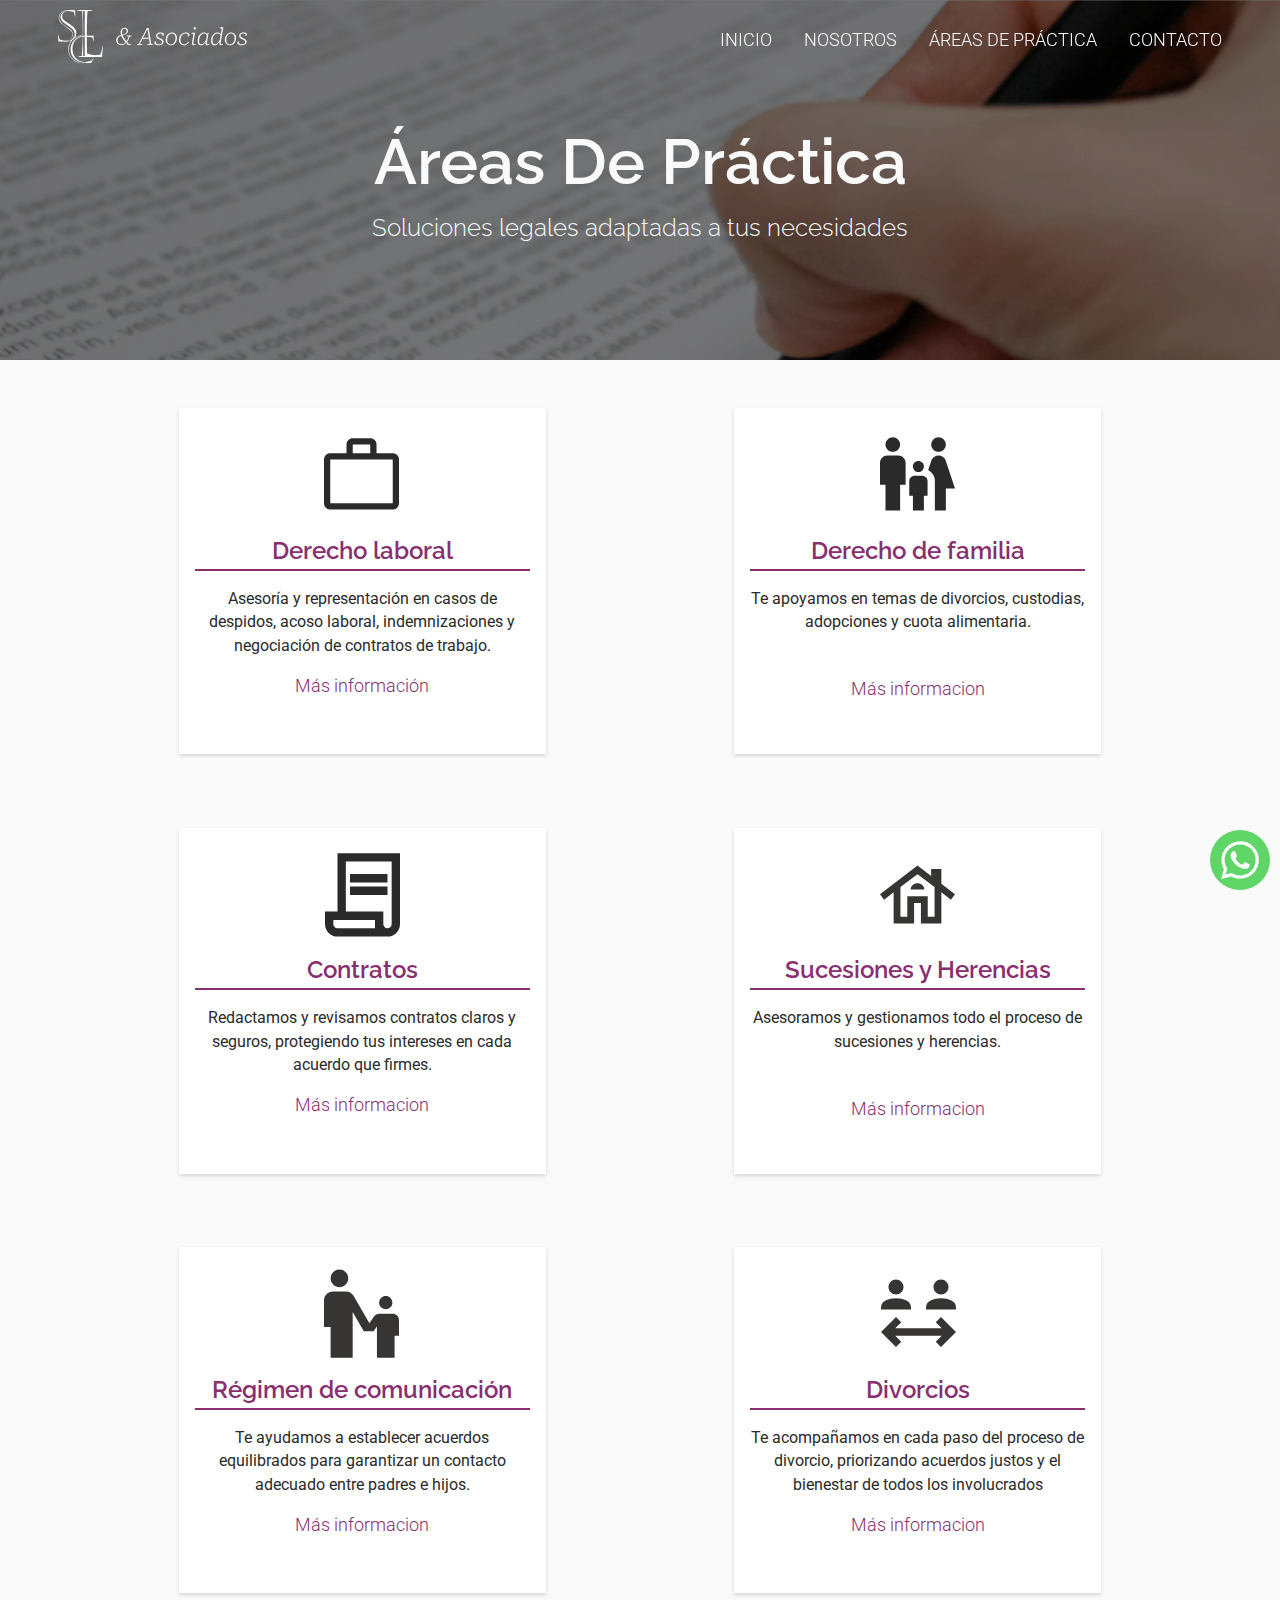
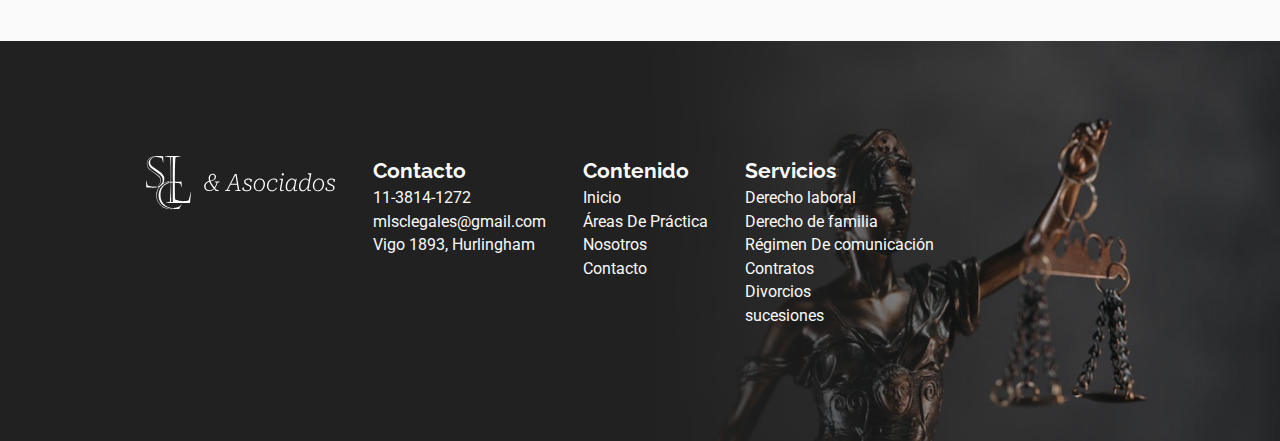
==== Areas.html @ 3f8de4a3 "Add files via upload" ====
<!DOCTYPE html>
<html lang="en">
<head>
    <meta charset="UTF-8">
    <meta name="viewport" content="width=device-width, initial-scale=1.0">
    <title>Áreas De Práctica - Estudio Juridico Scl</title>
    <link rel="stylesheet" href="Css/normalize.css">
    <link rel="stylesheet" href="Css/index.css">
    <link rel="stylesheet" href="Css/Areas.css">
    <link rel="icon" href="Assets/Logo.ico">

</head>
<body>
    <header>
        <section class="header-container l-flex">
            <a href="index.html" class="logo">
                <img src="Assets/svg/logo.svg" alt="logo-scl" class="logo-svg">
            </a>
                <nav class="nav l-flex">
                    <a href="index.html">INICIO</a>
                    <a href="Nosotros.html">NOSOTROS</a>
                    <a href="Areas.html">ÁREAS DE PRÁCTICA</a>
                    <a href="Contacto.html">CONTACTO</a>
        
                </nav>
            <button href="#" class="btn-menu is-hidden">
                <img src="Assets/svg/icon-menu.svg" alt="boton menu" class="menu-svg">
            </button>      
        </section>
        <section class="hero-container l-flex">
            <h1 class="title">Áreas De Práctica</h1>
            <h2 class="subtitle">Soluciones legales adaptadas a tus necesidades</h2>
        </section>
    </header>
    <main>
        <section class="container l-flex">
            
            <section class="card-container">

                <div class="service-card">
                    <img src="Assets/svg/icon-maletin.svg" alt="derecho-laboral">
                    <h3 class="subtitle">Derecho laboral</h3>
                    <p class="desc">Asesoría y representación en casos de despidos, acoso laboral, indemnizaciones y negociación de contratos de trabajo.</p>
                    <a href="Derecho-laboral.html" class="more-info">Más información</a>
                </div>
                
                <div class="service-card">
                    <img src="Assets/svg/icon-family.svg" alt="familia">
                    <h3 class="subtitle">Derecho de familia</h3>
                    <p class="desc">Te apoyamos en temas de divorcios, custodias, adopciones y cuota alimentaria.</p>
                    <br>

                    <a href="Derecho-de-familia.html" class="more-info">Más informacion</a>
                </div>

                
                <div class="service-card">
                    <img src="Assets/svg/icon-contract.svg" alt="contratos">
                    <h3 class="subtitle">Contratos</h3>
                    <p class="desc">Redactamos y revisamos contratos claros y seguros, protegiendo tus intereses en cada acuerdo que firmes.</p>
                    <a href="Derecho-laboral.html#contratos" class="more-info">Más informacion</a>
                </div>

                
                <div class="service-card">
                    <img src="Assets/svg/icon-house.svg" alt="sucesiones">
                    <h3 class="subtitle">Sucesiones y Herencias</h3>
                    <p class="desc">Asesoramos y gestionamos todo el proceso de sucesiones y herencias.</p>
                    <br>
                    <a href="Sucesiones-herencias.html" class="more-info">Más informacion</a>
                </div>

                
                <div class="service-card">
                    <img src="Assets/svg/icon-regimen.svg" alt="comunicación">
                    <h3 class="subtitle">Régimen de comunicación</h3>
                    <p class="desc">Te ayudamos a establecer acuerdos equilibrados para garantizar un contacto adecuado entre padres e hijos.</p>
                    <a href="Derecho-de-familia.html#regimen-com" class="more-info">Más informacion</a>
                </div>

                
                <div class="service-card">
                    <img src="Assets/svg/icon-divorcio.svg" alt="divorcios">
                    <h3 class="subtitle">Divorcios</h3>
                    <p class="desc">Te acompañamos en cada paso del proceso de divorcio, priorizando acuerdos justos y el bienestar de todos los involucrados</p>
                    <a href="Derecho-de-familia.html#divorcios" class="more-info">Más informacion</a>
                </div>
            </section>
        </section>
        </section>
    </main>
    
    <footer>
        <section class="footer-container l-flex">
            <div>
                <img src="Assets/svg/logo.svg" alt="logo">
            </div>
            <ul>
                <h3>Contacto</h3>
                <li>11-3814-1272</li>
                <li>mlsclegales@gmail.com</li>
                <li>Vigo 1893, Hurlingham</li>
            </ul>
            <ul>
                <h3>Contenido</h3>
                <li><a href="index.html">Inicio</a></li>
                <li><a href="Areas.html">Áreas De Práctica</a></li>
                <li><a href="Nosotros.html">Nosotros</a></li>
                <li><a href="Contacto.html">Contacto</a></li>
            </ul>
            <ul>
                <h3>Servicios</h3>
                <li><a href="Derecho-laboral.html">Derecho laboral</a></li>
                <li><a href="Derecho-de-familia.html">Derecho de familia</a></li>
                <li><a href="Derecho-de-familia.html#regimen-com">Régimen De comunicación</a></li>
                <li><a href="Derecho-laboral.html#contratos">Contratos</a></li>
                <li><a href="Derecho-de-familia.html#divorcios">Divorcios</a></li>
                <li><a href="Sucesiones-herencias.html">sucesiones</a></li>

            </ul>
        </section>
        
        <div class="bg-img"></div>
    </footer>
    <div class="whatsapp">
        <a href="https://api.whatsapp.com/send?phone=541138141272">
            <img src="Assets/svg/bxl-whatsapp.svg" alt="whatsapp">
        </a>
    </div>
</body>
<script src="index.js"></script>
</html>
---- Css/index.css ----
body {
    background-color: var(--bgcol);
    color: var(--prcol);
    
}


header {
    min-height: 600px;
    height: 100svh;
    background-image: url("../Assets/webp/hero-img.webp");

    background-size: cover;
    color: var(--bgcol);

}

main {
    background-color: var(--bgcol);
}

footer {
    position: relative;
    min-height:300px ;
    background-image: url("../Assets/webp/footer.webp");
    background-repeat: no-repeat;
    background-size: cover;
    background-position: right;
    background-color: var(--prcol);
}





/* layout */

.header-container {
    position: fixed;
    top: 0;
    left: 0;
    right: 0;
    z-index: 10;

    height: clamp(75px, 75px + 0.5vw, 90px);
    align-items: center;
    margin-inline:auto;
    padding-inline: var(--padding);

    transition: all 200ms ease;

}

.logo {
    margin-right: auto;
}

.nav {
    column-gap: 2rem;   
    font-weight: 300;
}


.l-flex {
    display: flex;
}

.l-grid {
    display: grid;
    grid-template-columns: repeat(12,1fr);
    margin-inline: var(--margin);

}


/*HERO*/

.hero-container {
    height: 100svh;
    min-height: 600px;
    align-items: center;
}

.hero-text{
    grid-column: 1/-1;
    margin-inline: auto;
    text-align: center;
}

.text-container {
    margin-block-end:2rem;

}


.container-btn {
    gap: clamp(0.5rem,1rem + 1vw,2rem);
    flex-wrap: wrap;
    justify-content: center;
} 

.subtitle-header.services {
    margin-block-end: 3rem;
}

/*MAIN*/


.container {
    width: 100%;
    grid-column: 1/-1;
    text-align: center;
    margin-inline: auto;
    padding-block: 3rem;
}

.nos-container2 {
    margin-block: 2rem;
    flex-direction: row;
    justify-content: space-around;
    align-items: flex-start;
}

/*SERVICES*/

.service-container {
    min-height: 100vh;
    text-align: center;
    background-position: center;
    background-size: cover;
    color: var(--bgcol);
    background-image: url("../Assets/webp/bkimg.webp");
}


.container > .title-sec {
    padding-block-end:0 ;
}


.container > .subtitle {
    margin-block:0 4rem;
    max-width:750px;
    margin-inline: auto;
}

.card-container {
    width: min(90%,1440px);
    margin-inline: auto;
    display: grid;
    grid-template-columns: repeat(auto-fit, minmax(320px, 1fr));
    gap: clamp(2rem,3rem + 2vw,5rem);
    justify-items: center;
    justify-content: center;
    align-items: center;
}

.service-card {
    max-width: 335px;
    height: 340px;
}

.service-card .subtitle {
    font-weight: 500;
}

.desc {
    font-size: clamp(.8rem, 0.10vw + .9rem ,1rem);

}
.more-info {
    font-weight: 300;
    color: var(--seccolor2);
    border-block-end: 1px solid transparent;
    transition: all 500ms ease;
}

/*Footer*/
.footer-container {
    width: min(95%,1080px);
    min-height: 400px;
    margin-block-start: auto;
    gap: clamp(.7rem,.7rem + 2vw,3rem);
    justify-content: center;
    flex-wrap: wrap;
    align-items: flex-start;
    align-content: center;
    color: var(--bgcol);
}

.footer-container ul li {
    font-size: clamp(.8rem, 0.10vw + .9rem ,1rem);

}

.footer-container ul:last-child {

    justify-self: flex-start;
}



/* componentes */



.title {
    font-size: clamp(2rem,1rem + 5vw,4rem);
    font-weight: 600;
}

.title-sec {
    padding-block: 2rem;
    letter-spacing: 5px;
    font-weight: 600;
    font-size: clamp(2rem,1rem + 5vw,4rem);
    
}

.subtitle {
    font-size: clamp(1rem,.8rem + 1vw,1.5rem);
    font-weight: 300;
    
}

.subtitle-header {
    font-size: clamp(1rem,.8rem + 1vw,1.5rem);
    font-weight: 500;
    text-shadow: 0 1px 4px #000;
}

.btn {
    width: 225px;
    display: inline-block;
    font-family: "Raleway","serif";
    font-size: clamp(1rem,1rem + .5vw,1.5rem);
    font-weight: 300;
    padding: .5rem 2rem;
    border-radius: 4px;
    color: var(--bgcol);
    background-color: var(--seccolor);
    transition: background-color, 200ms ease;

}

.shadow {
   box-shadow: 0 4px 4px #00000025; 
}


.circle {
    width: 150px;
    height: 150px;
    border-radius: 50%;
    justify-content: center;
    align-items: center;
    background-color: var(--seccolor);
}

.nos-item {
    flex-direction: column;
    align-items: center;
    max-width: max(20vw,200px);
    justify-content: center;
}


.btn-menu {
    border: none;
    background-color: transparent;
}


.nav a {
    transition: transform 150ms ease;
}


.whatsapp {
    position: fixed;
    bottom: 10px;
    right: 10px;
    width: 60px;
    height: 60px;
    background-color: #60D669;
    border-radius: 50%;
    
}

.whatsapp a {
    height: 60px;
    width: 60px;
    display: grid;
    place-items: center;
}

.whatsapp img {
    margin: auto;
}

/*pseudoElem*/

.nav a:hover {
    transform: scale(1.01);
    color: var(--hover);
}


.btn:hover {
    cursor: pointer;
    background-color: #632346;
    color: var(--hover);
}


.more-info:hover {
    border-block-end: 1px solid var(--seccolor2);
}

.is-scrolled {
    background-repeat: repeat;
    background-color: var(--bgcol);
    color: var(--prcol);
}

.is-hidden {
    display: none;
}

.is-inverted {
    filter: invert(100%);
}

.nav.is-shown {
    top: clamp(75px, 75px + 0.5vw, 90px);
    right: 0;
    left: 0;
    display: flex;
    flex-direction: column;
    align-items: center;
    justify-content: center;
    position: fixed;
    padding: 1rem;
    row-gap:1rem;
    color: var(--prcol);
    background-color: var(--bgcol);

}

/*Media*/

@media screen and (width <=768px) {

    .nav {display: none;}

    .nos-container2 {flex-wrap: wrap;}

    .is-hidden {display: initial;}

    .footer-container {
            padding-block: 1rem;
            flex-direction: column; 
            align-items: flex-start;
            margin-inline: auto;
            align-content: flex-start;
    }
}

@media screen and (width <=425px) {
    
    header {background-position: -70%;}
    
    footer {background-image: none;}

    .container-btn .btn {flex-grow: 1;}

   


}
---- Css/Areas.css ----
header {
    background-image: url("../Assets/webp/areas.webp");
    background-position: center;
    background-size: cover;
    height: 40svh;
    min-height: 270px;

}

main {
    background-color: var(--bgcol);
    min-height:100svh ;
}

.hero-container {
    min-height: 270px;
    height: 40svh;
    flex-direction: column;
    justify-content: center;
    text-align: center;
}


.container {
    width: min(90%,1440px);
    justify-content: space-between;
    gap: 4rem;
    align-items: center;
}


.service-card {
    box-shadow: 0 2px 4px #00000025;
    background-color: #fff;
    padding-inline: 1rem;
    padding-block-start: 1rem;
    height: 330px;
}

.service-card .subtitle{
    color: var(--seccolor);
    font-weight: 600;
    border-block-end: 2px solid var(--seccolor);
    margin-inline: auto;
}

.service-card img {
    filter: invert(85%);
}

.more-info {
    color: var(--seccolor);
}


.more-info:hover {
    border-block-end: 1px solid var(--seccolor);
}
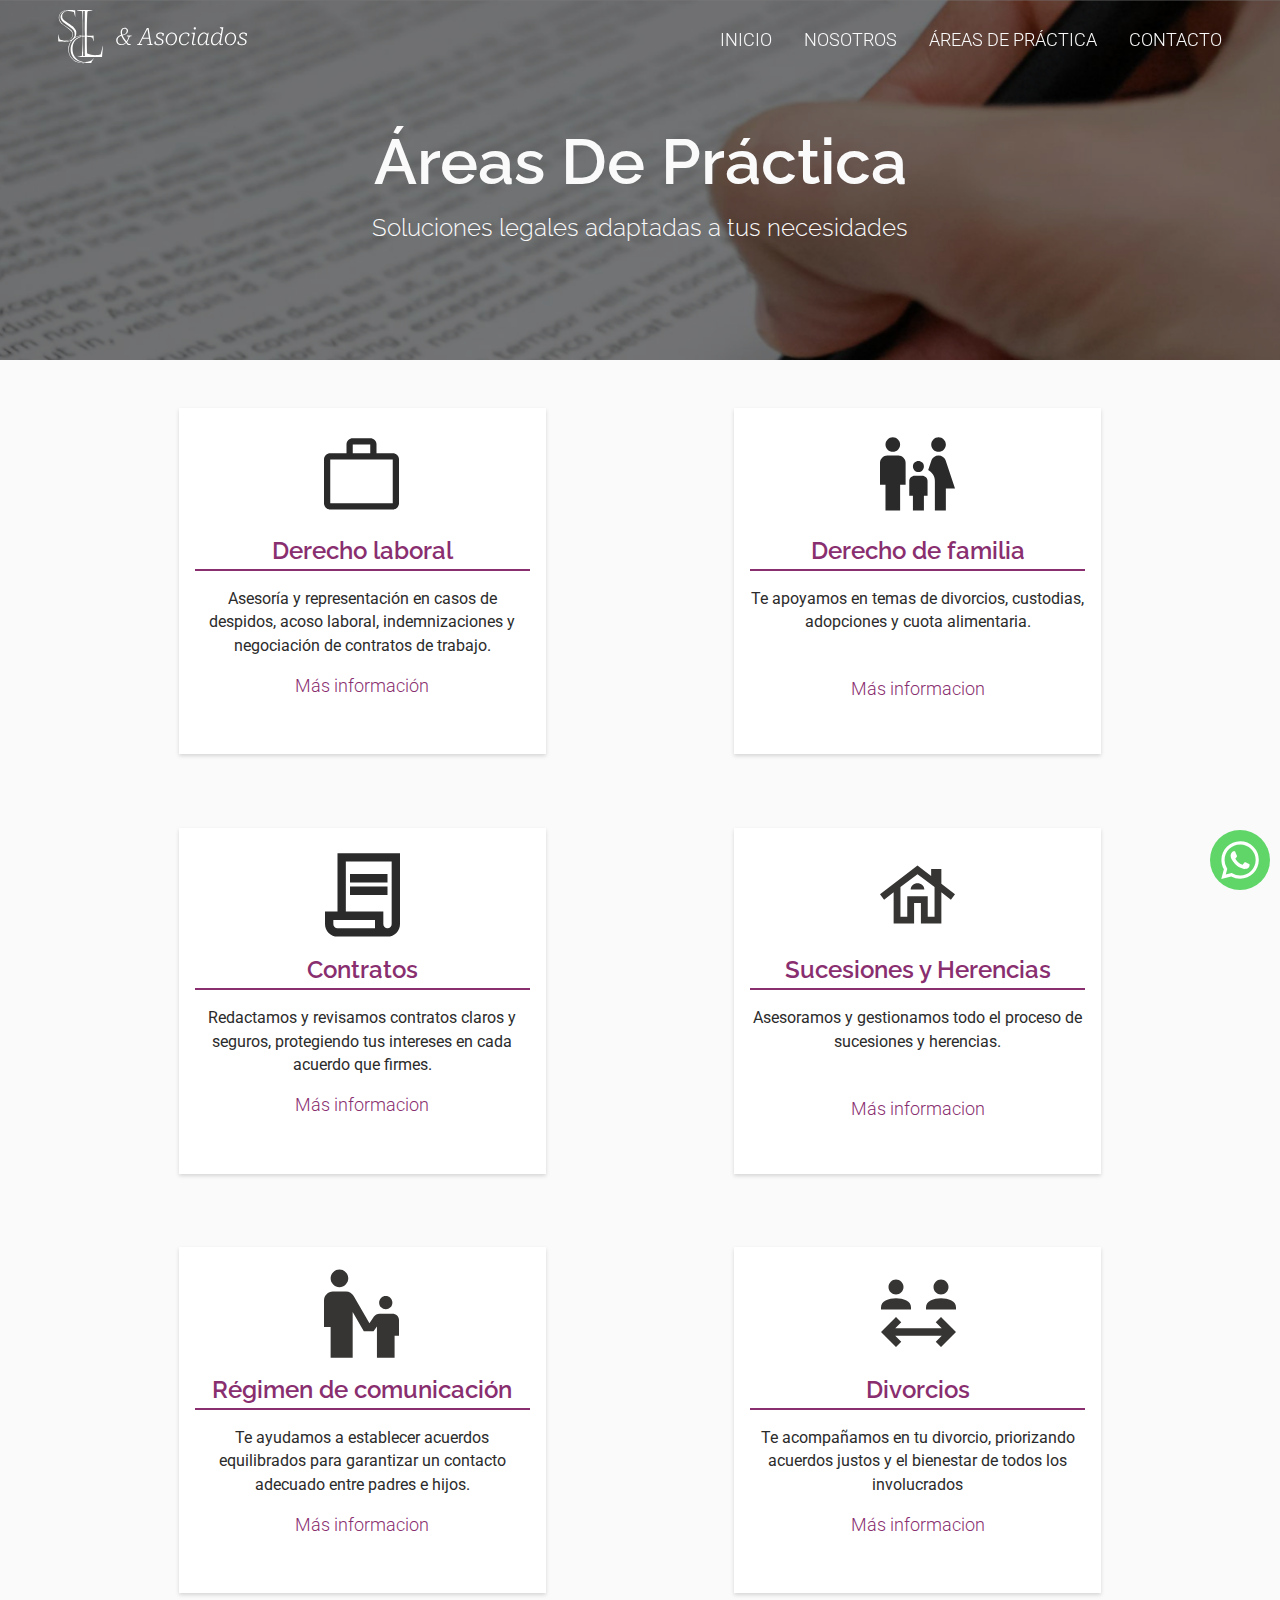
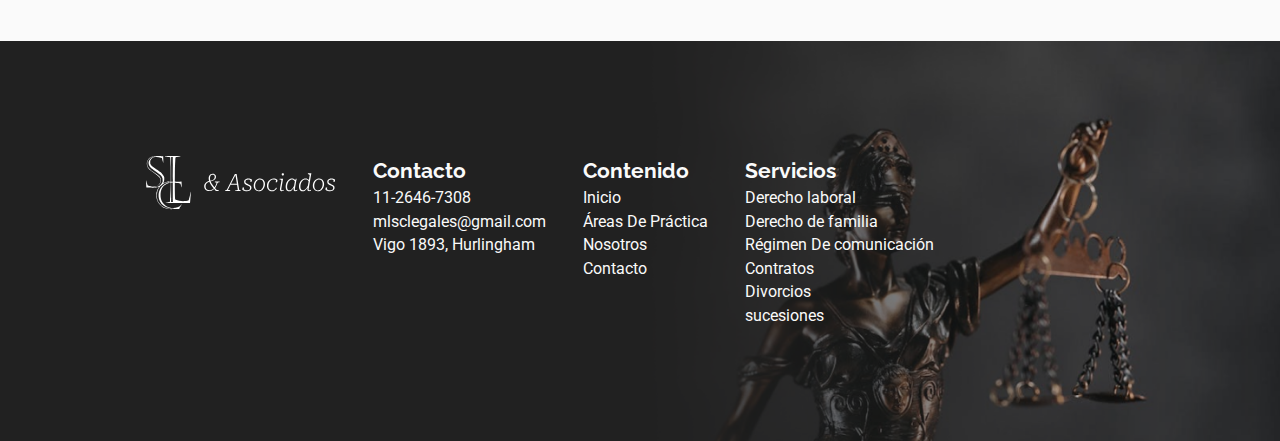
==== commit 9fb695d7: "Update Areas.html" ====
--- a/Areas.html
+++ b/Areas.html
@@ -82,7 +82,7 @@
                 <div class="service-card">
                     <img src="Assets/svg/icon-divorcio.svg" alt="divorcios">
                     <h3 class="subtitle">Divorcios</h3>
-                    <p class="desc">Te acompañamos en cada paso del proceso de divorcio, priorizando acuerdos justos y el bienestar de todos los involucrados</p>
+                    <p class="desc">Te acompañamos en tu divorcio, priorizando acuerdos justos y el bienestar de todos los involucrados</p>
                     <a href="Derecho-de-familia.html#divorcios" class="more-info">Más informacion</a>
                 </div>
             </section>
@@ -97,7 +97,7 @@
             </div>
             <ul>
                 <h3>Contacto</h3>
-                <li>11-3814-1272</li>
+                <li>11-2646-7308</li>
                 <li>mlsclegales@gmail.com</li>
                 <li>Vigo 1893, Hurlingham</li>
             </ul>
@@ -123,10 +123,10 @@
         <div class="bg-img"></div>
     </footer>
     <div class="whatsapp">
-        <a href="https://api.whatsapp.com/send?phone=541138141272">
+        <a href="https://api.whatsapp.com/send?phone=541126467308">
             <img src="Assets/svg/bxl-whatsapp.svg" alt="whatsapp">
         </a>
     </div>
 </body>
 <script src="index.js"></script>
-</html>+</html>
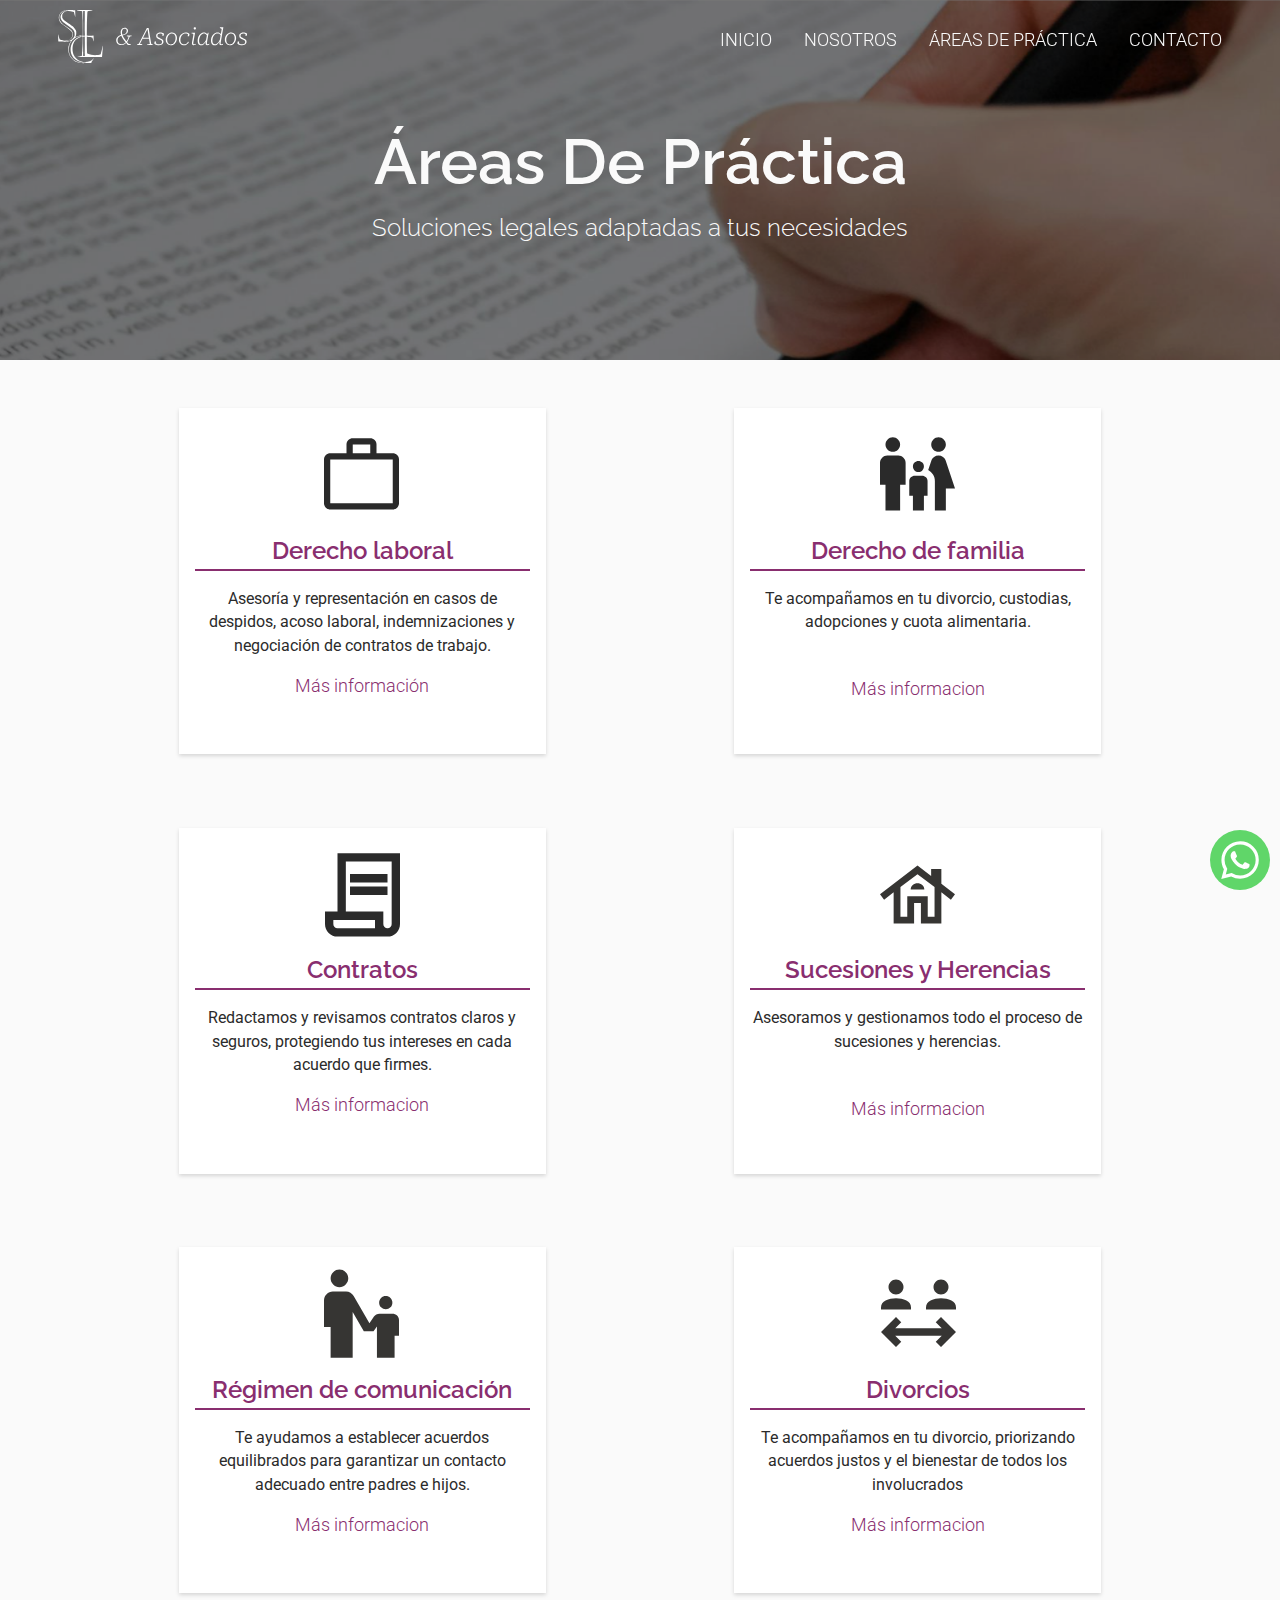
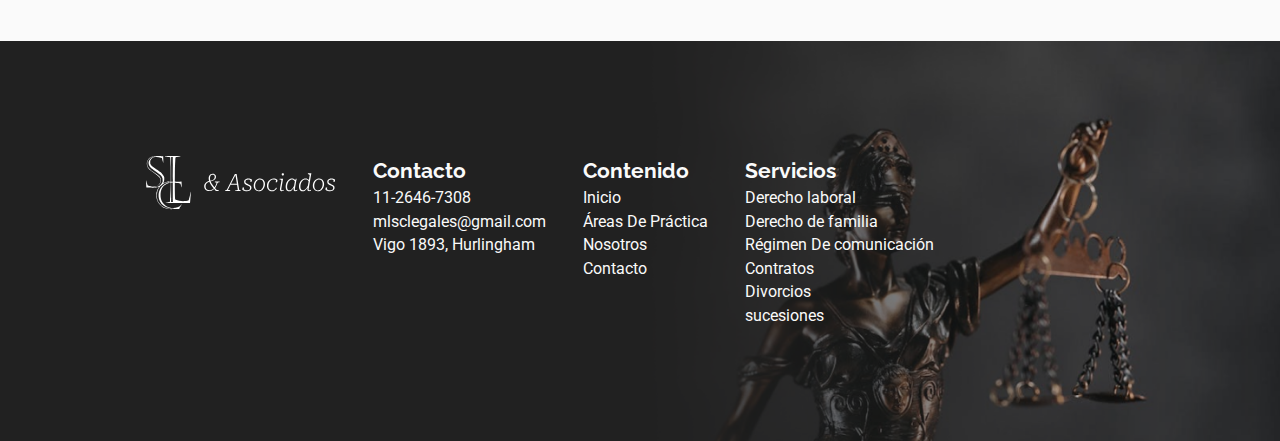
==== commit 9da38ad0: "Update Areas.html" ====
--- a/Areas.html
+++ b/Areas.html
@@ -47,7 +47,7 @@
                 <div class="service-card">
                     <img src="Assets/svg/icon-family.svg" alt="familia">
                     <h3 class="subtitle">Derecho de familia</h3>
-                    <p class="desc">Te apoyamos en temas de divorcios, custodias, adopciones y cuota alimentaria.</p>
+                    <p class="desc">Te acompañamos en tu divorcio, custodias, adopciones y cuota alimentaria.</p>
                     <br>
 
                     <a href="Derecho-de-familia.html" class="more-info">Más informacion</a>
